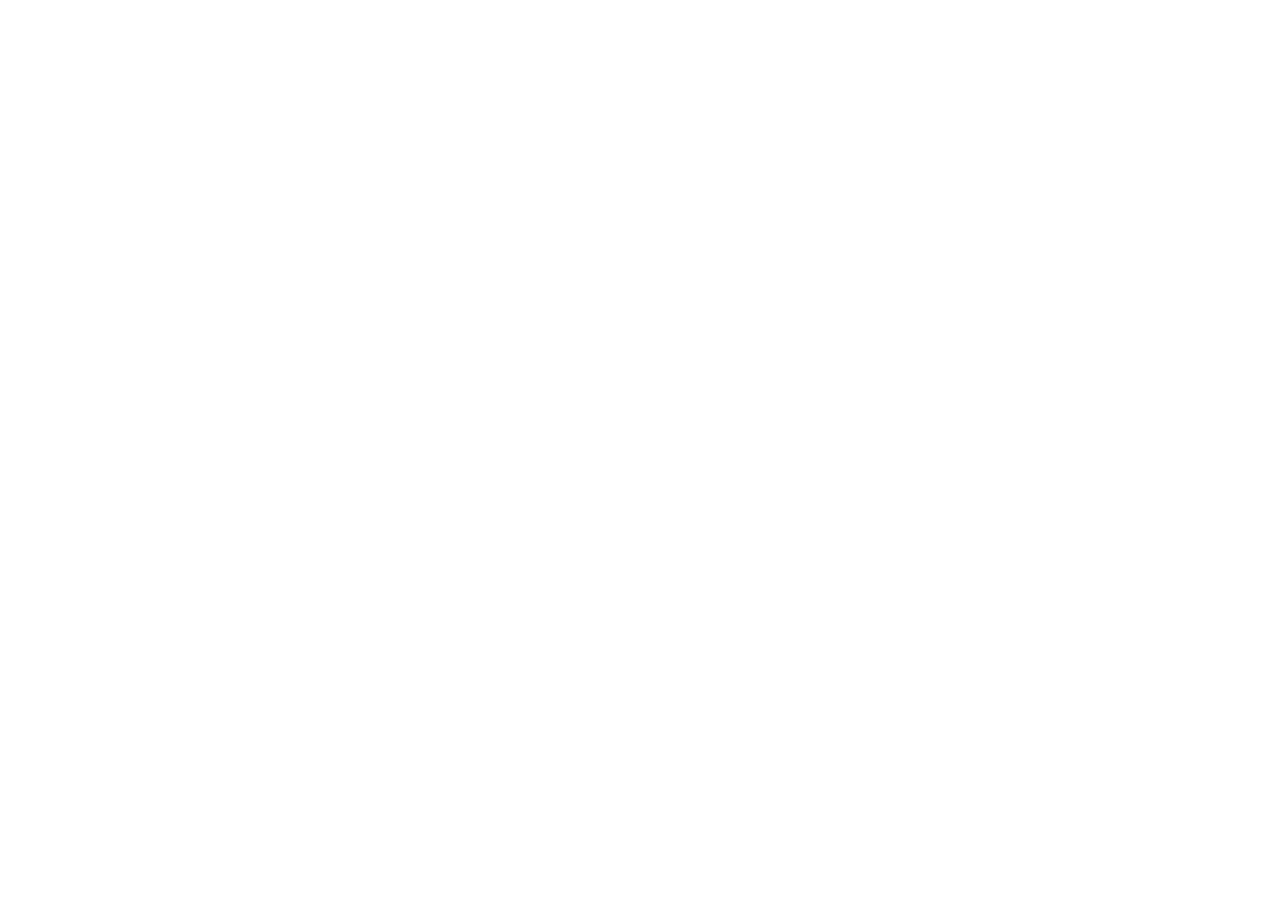
==== eventos.html @ d8cdafb8 "Mudei a foto de background estatica para um carrossel e criei o campo entrevistas" ====
<!DOCTYPE html>
<html lang="pt-pt">
<head>
    <meta charset="UTF-8">
    <meta name="viewport" content="width=device-width, initial-scale=1.0">
    <title>E.Chissano | Compositor</title>
</head>
<body>
    
</body>
</html>
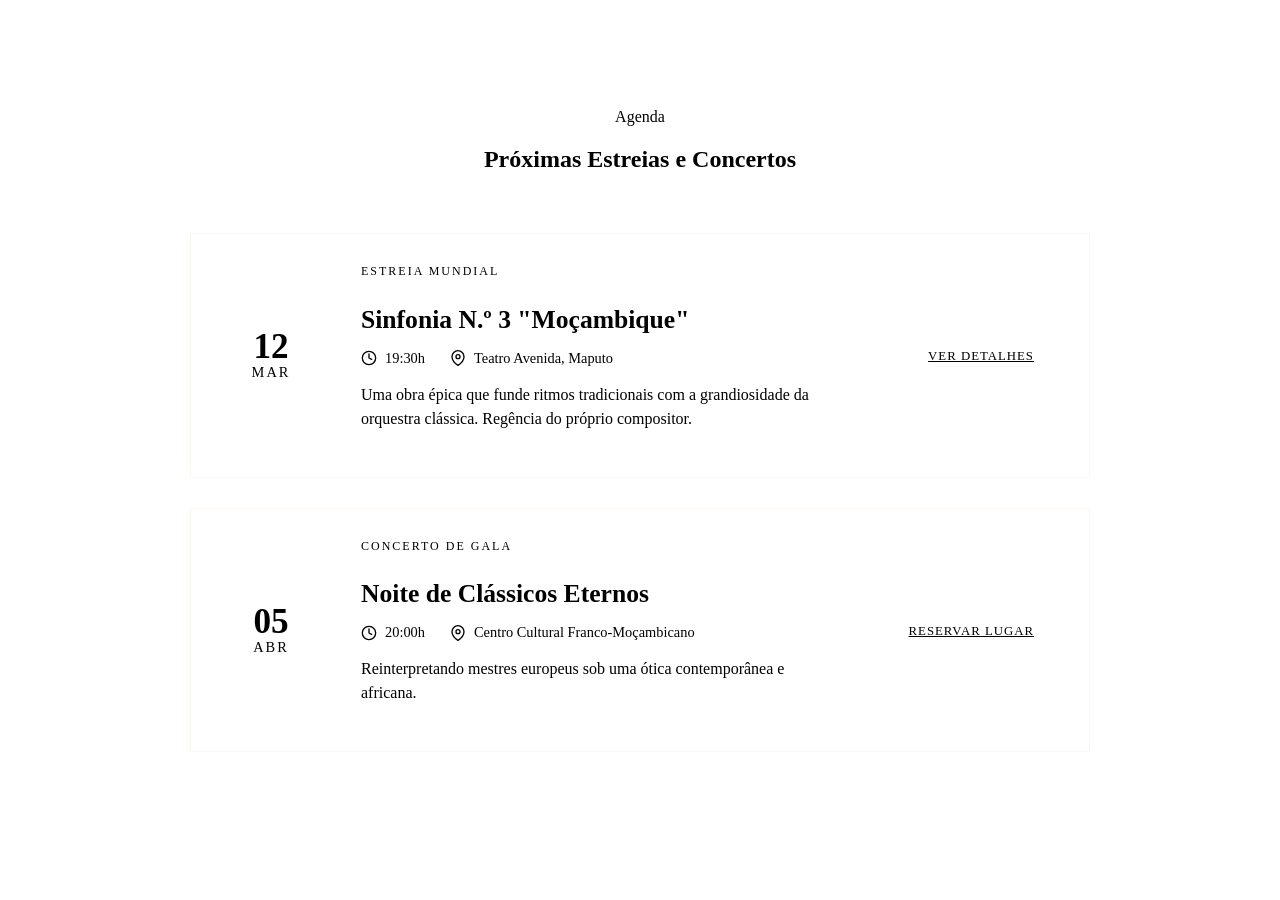
==== commit fe8e83c4: "criei a pagina de eventos e adicionei o favicon novo" ====
--- a/eventos.html
+++ b/eventos.html
@@ -4,8 +4,83 @@
     <meta charset="UTF-8">
     <meta name="viewport" content="width=device-width, initial-scale=1.0">
     <title>E.Chissano | Compositor</title>
+    <link rel="stylesheet" href="css/eventos.css">
 </head>
 <body>
-    
+    <section id="calendar" class="calendar-section">
+        <div class="container1">
+            <div class="calendar-header">
+                <span class="subtitle">Agenda</span>
+                <h2>Próximas Estreias e Concertos</h2>
+                <div class="divider"></div>
+            </div>
+
+            <div class="events-timeline">
+                <article class="event-item">
+                    <div class="event-date-box">
+                        <span class="day">12</span>
+                        <span class="month">MAR</span>
+                    </div>
+                    
+                    <div class="event-main-content">
+                        <div class="event-header-info">
+                            <span class="event-category">Estreia Mundial</span>
+                            <h3>Sinfonia N.º 3 "Moçambique"</h3>
+                        </div>
+                        
+                        <div class="event-meta-grid">
+                            <div class="meta-unit">
+                                <svg xmlns="http://www.w3.org/2000/svg" width="16" height="16" viewBox="0 0 24 24" fill="none" stroke="currentColor" stroke-width="2" stroke-linecap="round" stroke-linejoin="round"><circle cx="12" cy="12" r="10"></circle><polyline points="12 6 12 12 16 14"></polyline></svg>
+                                <span>19:30h</span>
+                            </div>
+                            <div class="meta-unit">
+                                <svg xmlns="http://www.w3.org/2000/svg" width="16" height="16" viewBox="0 0 24 24" fill="none" stroke="currentColor" stroke-width="2" stroke-linecap="round" stroke-linejoin="round"><path d="M21 10c0 7-9 13-9 13s-9-6-9-13a9 9 0 0 1 18 0z"></path><circle cx="12" cy="10" r="3"></circle></svg>
+                                <span>Teatro Avenida, Maputo</span>
+                            </div>
+                        </div>
+                        
+                        <p class="event-description">Uma obra épica que funde ritmos tradicionais com a grandiosidade da orquestra clássica. Regência do próprio compositor.</p>
+                    </div>
+
+                    <div class="event-cta">
+                        <a href="#" class="btn-ticket">Ver Detalhes</a>
+                    </div>
+                </article>
+
+                <article class="event-item">
+                    <div class="event-date-box">
+                        <span class="day">05</span>
+                        <span class="month">ABR</span>
+                    </div>
+                    
+                    <div class="event-main-content">
+                        <div class="event-header-info">
+                            <span class="event-category">Concerto de Gala</span>
+                            <h3>Noite de Clássicos Eternos</h3>
+                        </div>
+                        
+                        <div class="event-meta-grid">
+                            <div class="meta-unit">
+                                <svg xmlns="http://www.w3.org/2000/svg" width="16" height="16" viewBox="0 0 24 24" fill="none" stroke="currentColor" stroke-width="2" stroke-linecap="round" stroke-linejoin="round"><circle cx="12" cy="12" r="10"></circle><polyline points="12 6 12 12 16 14"></polyline></svg>
+                                <span>20:00h</span>
+                            </div>
+                            <div class="meta-unit">
+                                <svg xmlns="http://www.w3.org/2000/svg" width="16" height="16" viewBox="0 0 24 24" fill="none" stroke="currentColor" stroke-width="2" stroke-linecap="round" stroke-linejoin="round"><path d="M21 10c0 7-9 13-9 13s-9-6-9-13a9 9 0 0 1 18 0z"></path><circle cx="12" cy="10" r="3"></circle></svg>
+                                <span>Centro Cultural Franco-Moçambicano</span>
+                            </div>
+                        </div>
+                        
+                        <p class="event-description">Reinterpretando mestres europeus sob uma ótica contemporânea e africana.</p>
+                    </div>
+
+                    <div class="event-cta">
+                        <a href="#" class="btn-ticket">Reservar Lugar</a>
+                    </div>
+                </article>
+            </div>
+        </div>
+    </section>
+
+    <script src="js/"></script>
 </body>
 </html>
--- a/css/eventos.css
+++ b/css/eventos.css
@@ -0,0 +1,175 @@
+.calendar-section {
+    padding: 100px 0;
+    background-color: var(--bg-black);
+    color: var(--white);
+}
+
+.calendar-header {
+    text-align: center;
+    margin-bottom: 60px;
+}
+
+/* Timeline Container */
+.events-timeline {
+    max-width: 900px;
+    margin: 0 auto;
+    display: flex;
+    flex-direction: column;
+    gap: 30px;
+}
+
+/* Event Card */
+.event-item {
+    display: flex;
+    align-items: center;
+    background: var(--card-bg);
+    border: 1px solid rgba(212, 175, 55, 0.1);
+    padding: 30px;
+    gap: 40px;
+    transition: all 0.4s cubic-bezier(0.175, 0.885, 0.32, 1.275);
+    position: relative;
+    overflow: hidden;
+}
+
+.event-item::before {
+    content: '';
+    position: absolute;
+    left: 0;
+    top: 0;
+    height: 100%;
+    width: 4px;
+    background: var(--gold);
+    transform: scaleY(0);
+    transition: transform 0.4s ease;
+}
+
+.event-item:hover {
+    transform: translateX(10px);
+    border-color: var(--gold);
+    box-shadow: 0 10px 30px rgba(0,0,0,0.5);
+}
+
+.event-item:hover::before {
+    transform: scaleY(1);
+}
+
+/* Date Box */
+.event-date-box {
+    display: flex;
+    flex-direction: column;
+    align-items: center;
+    justify-content: center;
+    min-width: 100px;
+    height: 100px;
+    border: 1px solid var(--gold);
+    color: var(--gold);
+}
+
+.event-date-box .day {
+    font-size: 2.2rem;
+    font-weight: 700;
+    line-height: 1;
+}
+
+.event-date-box .month {
+    font-size: 0.9rem;
+    letter-spacing: 2px;
+    text-transform: uppercase;
+}
+
+/* Main Content */
+.event-main-content {
+    flex-grow: 1;
+}
+
+.event-category {
+    color: var(--gold);
+    font-size: 0.75rem;
+    text-transform: uppercase;
+    letter-spacing: 2px;
+    margin-bottom: 5px;
+    display: block;
+}
+
+.event-main-content h3 {
+    font-size: 1.6rem;
+    margin-bottom: 15px;
+    font-family: var(--font-serif);
+}
+
+.event-meta-grid {
+    display: flex;
+    gap: 25px;
+    margin-bottom: 15px;
+    color: var(--text-gray);
+    font-size: 0.9rem;
+}
+
+.meta-unit {
+    display: flex;
+    align-items: center;
+    gap: 8px;
+}
+
+.meta-unit svg {
+    color: var(--gold);
+}
+
+.event-description {
+    color: var(--text-gray);
+    font-weight: 300;
+    line-height: 1.5;
+}
+
+/* Button */
+.btn-ticket {
+    padding: 12px 25px;
+    border: 1px solid var(--gold);
+    color: var(--gold);
+    font-size: 0.8rem;
+    text-transform: uppercase;
+    letter-spacing: 1px;
+    transition: 0.3s;
+    white-space: nowrap;
+}
+
+.btn-ticket:hover {
+    background: var(--gold);
+    color: black;
+}
+
+/* Responsividade */
+@media (max-width: 768px) {
+    .event-item {
+        flex-direction: column;
+        align-items: flex-start;
+        gap: 20px;
+        text-align: left;
+    }
+    
+    .event-date-box {
+        flex-direction: row;
+        gap: 10px;
+        min-width: auto;
+        height: auto;
+        border: none;
+        padding: 0;
+        color: var(--gold);
+    }
+
+    .event-date-box .day { font-size: 1.5rem; }
+    
+    .event-meta-grid {
+        flex-direction: column;
+        gap: 10px;
+    }
+
+    .event-cta {
+        width: 100%;
+    }
+    
+    .btn-ticket {
+        display: block;
+        text-align: center;
+    }
+}
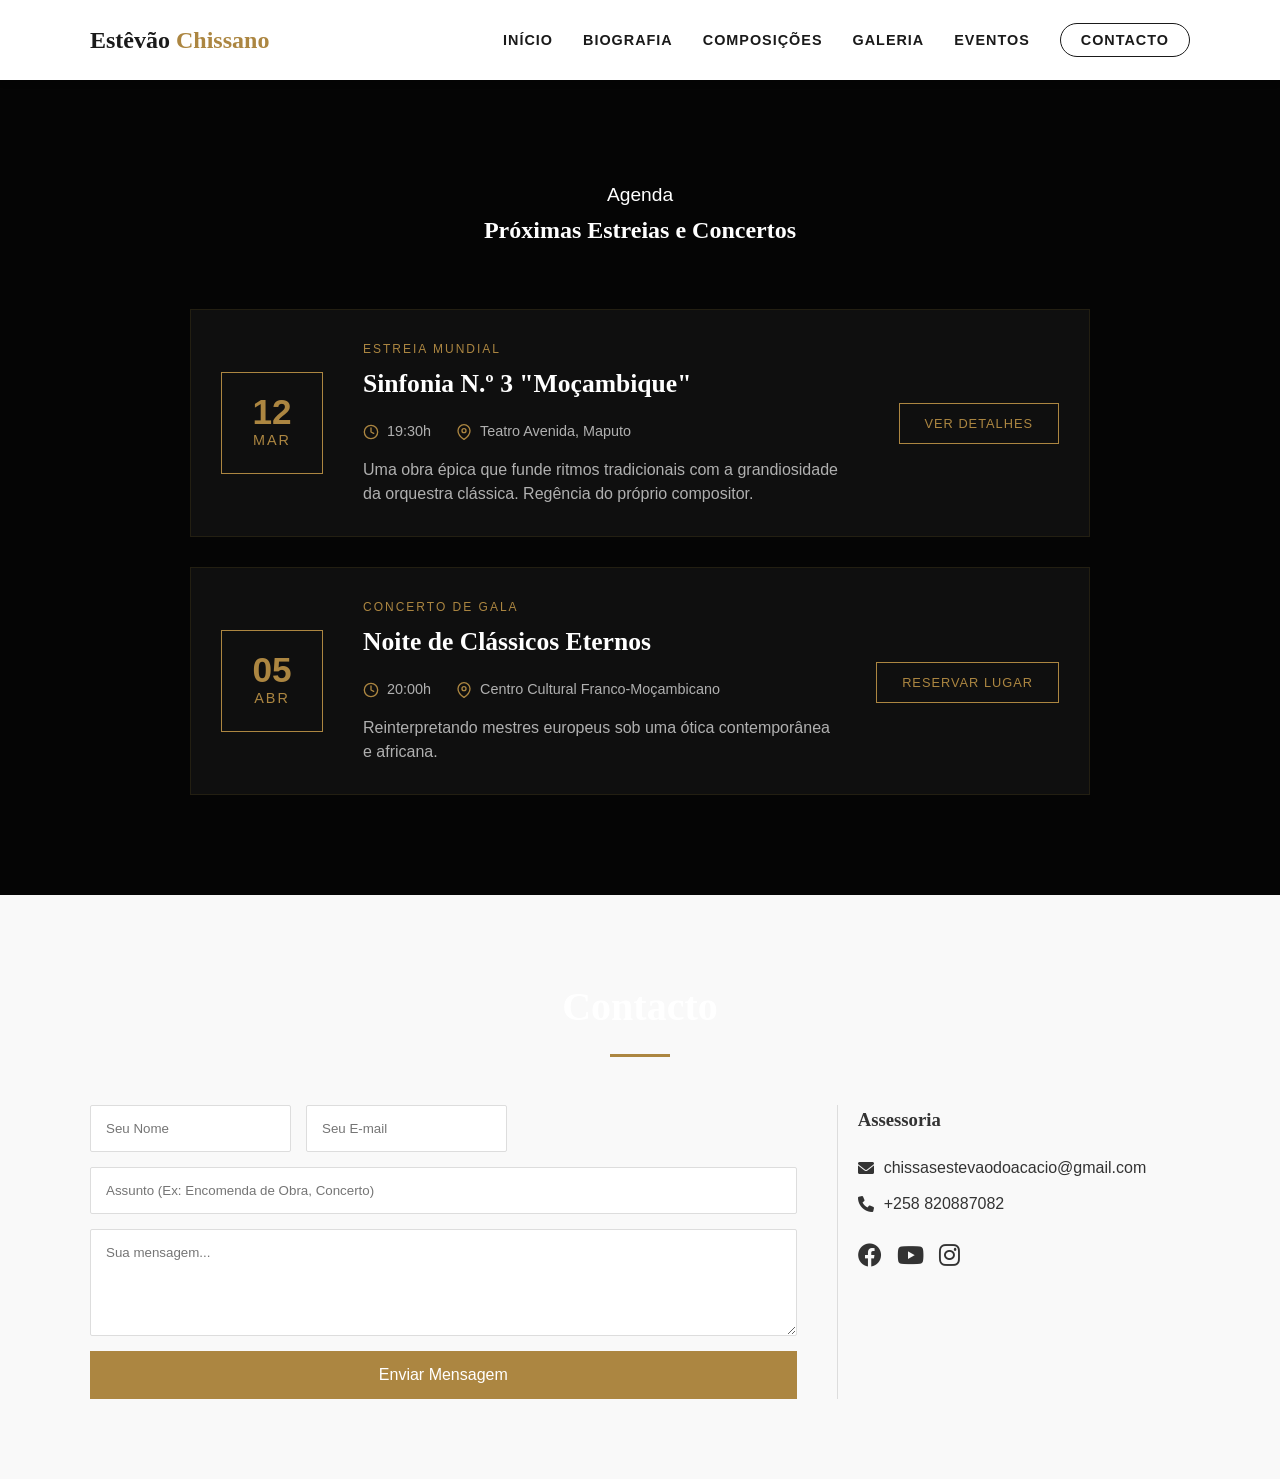
==== commit 8e884059: "adicionei o cabecalho, modifiquei as cores e adicionei o rodape" ====
--- a/eventos.html
+++ b/eventos.html
@@ -5,8 +5,28 @@
     <meta name="viewport" content="width=device-width, initial-scale=1.0">
     <title>E.Chissano | Compositor</title>
     <link rel="stylesheet" href="css/eventos.css">
+    <link rel="shortcut icon" href="img/logo/logo (2).jpg" type="image/x-icon">
+    <link rel="stylesheet" href="https://cdnjs.cloudflare.com/ajax/libs/font-awesome/6.0.0/css/all.min.css">
 </head>
 <body>
+    <nav class="navbar">
+        <div class="container nav-container">
+            <a href="index.html" class="logo">Estêvão <span>Chissano</span></a>
+            <div class="menu-toggle" id="mobile-menu">
+                <span class="bar"></span>
+                <span class="bar"></span>
+                <span class="bar"></span>
+            </div>
+            <ul class="nav-menu">
+                <li><a href="index.html" class="nav-link">Início</a></li>
+                <li><a href="" class="nav-link">Biografia</a></li>
+                <li><a href="" class="nav-link">Composições</a></li>
+                <li><a href="galeria.html" class="nav-link">Galeria</a></li>
+                <li><a href="eventos.html" class="nav-link">Eventos</a></li>
+                <li><a href="#contact" class="nav-link btn-contact">Contacto</a></li>
+            </ul>
+        </div>
+    </nav>
     <section id="calendar" class="calendar-section">
         <div class="container1">
             <div class="calendar-header">
@@ -80,7 +100,36 @@
             </div>
         </div>
     </section>
-
-    <script src="js/"></script>
+    <section id="contact" class="section">
+        <div class="container">
+            <h2 class="section-title ">Contacto</h2>
+            <div class="contact-wrapper ">
+                <form action="https://formsubmit.co/chissasestevaodoacacio@gmail.com" class="contact-form" method="post">
+                    <div class="input-group">
+                        <input type="text" name="Nome" placeholder="Seu Nome" required>
+                        <input type="email"  name="Email" placeholder="Seu E-mail" required>
+                    </div>
+                    <input type="text" name="Assunto" placeholder="Assunto (Ex: Encomenda de Obra, Concerto)" required>
+                    <textarea placeholder="Sua mensagem..." name="Mensagem" rows="5" required></textarea>
+                    <button type="submit" class="btn btn-primary">Enviar Mensagem</button>
+                    <input type="hidden" name="_next" value="http://127.0.0.1:5501/obrigado.html">
+                    <input type="hidden" name="_subject" value="Contacto pelo site de Estêvão Chissano">
+                    <input type="hidden" name="_captcha" value="false">
+                    <input type="text" name="_honey" style="display:none">
+                </form>
+                <div class="contact-info">
+                    <h3>Assessoria</h3>
+                    <p><i class="fas fa-envelope"></i><a href="mailto:chissasestevaodoacacio@gmail.com">chissasestevaodoacacio@gmail.com</a></p>
+                    <p><i class="fas fa-phone"></i><a href="tel:+258843123456">+258 820887082</a></p>
+                    <div class="social-icons">
+                        <a href="https://www.facebook.com/estevao.chissano"><i class="fab fa-facebook"></i></a>
+                        <a href="https://www.youtube.com/@estevaofilipechissano"><i class="fab fa-youtube"></i></a>
+                        <a href="#"><i class="fab fa-instagram"></i></a>
+                    </div>
+                </div>
+            </div>
+        </div>
+    </section>
+    <script src="js/eventos.js"></script>
 </body>
 </html>
--- a/css/eventos.css
+++ b/css/eventos.css
@@ -1,3 +1,120 @@
+*{
+    padding: 0;
+    border: 0;
+    margin: 0;
+}
+
+
+:root {
+    --text-main: #333333;
+    --light: #f9f9f9;
+    --bg-black: #050505;
+    --card-bg: #0f0f0f;
+    --text-gray: #b0b0b0;
+    --font-serif: 'Playfair Display', serif;
+    --font-sans: 'Lato', sans-serif;
+    --dark: #1a1a1a;
+    --white: #ffffff;
+    --gold: #ac8641;
+    --grey: #2c2c2c;
+}
+
+html{
+    scroll-behavior: smooth;
+}
+body {
+    font-family: var(--font-sans);
+    line-height: 1.6;
+    color: var(--text-main);
+    background-color: var(--light);
+    overflow-x: hidden;
+    
+}
+
+/* Tipografia e Utilitários */
+h1, h2, h3, h4 {
+    font-family: var(--font-serif);
+    font-weight: 700;
+}
+
+a { text-decoration: none; color: inherit; transition: 0.3s; }
+ul { list-style: none; }
+
+.container {
+    max-width: 1100px;
+    margin: 0 auto;
+    padding: 0 20px;
+}
+
+.container1 .subtitle {
+    text-align: center;
+    font-size: 1.2rem;
+    margin-bottom: 1rem;
+    color: var(--white);
+}   
+.section { padding: 80px 0; }
+.section-title {
+    text-align: center;
+    font-size: 2.5rem;
+    margin-bottom: 3rem;
+    color: var(--white);
+    position: relative;
+}
+
+.section-title::after {
+    content: '';
+    display: block;
+    width: 60px;
+    height: 3px;
+    background: var(--gold);
+    margin: 15px auto 0;
+}
+
+/* Navbar */
+.navbar {
+    background: var(--white);
+    height: 80px;
+    display: flex;
+    align-items: center;
+    position: sticky;
+    top: 0;
+    z-index: 1000;
+    box-shadow: 0 2px 10px rgba(0,0,0,0.05);
+}
+
+.nav-container {
+    display: flex;
+    justify-content: space-between;
+    align-items: center;
+    width: 100%;
+}
+
+.logo {
+    font-family: var(--font-serif);
+    font-size: 1.5rem;
+    color: var(--dark);
+    font-weight: 700;
+}
+
+.logo span { color: var(--gold); }
+
+.nav-menu { display: flex; align-items: center; gap: 30px; }
+.nav-link { font-size: 0.9rem; font-weight: 700; text-transform: uppercase; color: var(--dark); letter-spacing: 1px; }
+.nav-link:hover { color: var(--gold); }
+
+.btn-contact {
+    border: 1px solid var(--dark);
+    padding: 8px 20px;
+    border-radius: 50px;
+}
+.btn-contact:hover { background: var(--dark); color: var(--white); }
+
+/* Mobile Menu Hamburger */
+.menu-toggle { display: none; cursor: pointer; }
+.bar { display: block; width: 25px; height: 3px; margin: 5px auto; transition: all 0.3s ease-in-out; background-color: var(--dark); }
+
+
+
 .calendar-section {
     padding: 100px 0;
     background-color: var(--bg-black);
@@ -172,4 +289,118 @@
         display: block;
         text-align: center;
     }
+}
+
+
+/* Contato */
+.contact-wrapper { 
+    display: grid; 
+    grid-template-columns: 2fr 1fr; 
+    gap: 40px; 
+}
+.contact-form { 
+    display: flex; 
+    flex-direction: column; 
+    gap: 15px; 
+}
+.input-group { 
+    display: flex; 
+    gap: 15px; 
+}
+input, textarea {
+    padding: 15px;
+    border: 1px solid #ddd;
+    border-radius: 2px;
+    font-family: var(--font-sans);
+    outline: none;
+}
+input:focus, textarea:focus { 
+    border-color: var(--gold); 
+}
+.contact-info { 
+    padding-left: 20px; 
+    border-left: 1px solid #ddd; 
+}
+.contact-info h3 { 
+    margin-bottom: 20px; 
+}
+.contact-info p { 
+    margin-bottom: 10px; 
+    display: flex; gap: 10px; 
+    align-items: center; 
+}
+.social-icons { 
+    margin-top: 20px; 
+    font-size: 1.5rem; 
+    display: flex; 
+    gap: 15px; 
+}
+.social-icons a:hover { 
+    color: var(--gold); 
+}
+.btn-primary { 
+    background: var(--gold); 
+    color: #fff; 
+    border: none; 
+    padding: 15px; 
+    cursor: pointer; 
+    font-size: 1rem; 
+    transition: background 0.3s ease; 
+}
+/* Footer */
+footer { 
+    background: var(--grey); 
+    color: #888; 
+    text-align: center; 
+    padding: 30px 0; 
+    font-size: 0.9rem; 
+}
+
+/* Animações (Classes utilitárias) */
+.hidden { 
+    opacity: 0; 
+    transform: translateY(30px); 
+    transition: all 0.8s ease; 
+}
+.show { 
+    opacity: 1; 
+    transform: translateY(0); 
+}
+
+
+@keyframes fadeIn {
+    from { opacity: 0; transform: translateY(20px); }
+    to { opacity: 1; transform: translateY(0); }
+}
+
+/* Responsividade */
+@media (max-width: 900px) {
+    .photo-mosaic {
+        grid-template-columns: repeat(2, 1fr);
+        grid-template-rows: auto;
+    }
+    .photo-item.main { grid-column: span 2; height: 300px; }
+    .photo-item { height: 150px; }
+}
+
+@media (max-width: 768px) {
+    .menu-toggle { display: block; z-index: 1001; }
+    .menu-toggle.active .bar:nth-child(1) { transform: translateY(8px) rotate(45deg); }
+    .menu-toggle.active .bar:nth-child(2) { opacity: 0; }
+    .menu-toggle.active .bar:nth-child(3) { transform: translateY(-8px) rotate(-45deg); }
+
+    .nav-menu {
+        position: fixed; left: -100%; top: 0; gap: 0;
+        flex-direction: column; background-color: var(--white);
+        width: 100%; height: 100vh; text-align: center;
+        transition: 0.3s; padding-top: 100px;
+    }
+    .nav-menu.active { left: 0; }
+    .nav-item { margin: 16px 0; }
+
+    .hero h1 { font-size: 2.2rem; }
+    .bio-grid, .contact-wrapper { grid-template-columns: 1fr; gap: 2rem; }
+    .bio-img img { box-shadow: 10px 10px 0 var(--gold); }
+    .input-group { flex-direction: column; }
+    .contact-info { border-left: none; padding-left: 0; border-top: 1px solid #ddd; padding-top: 20px; }
 }
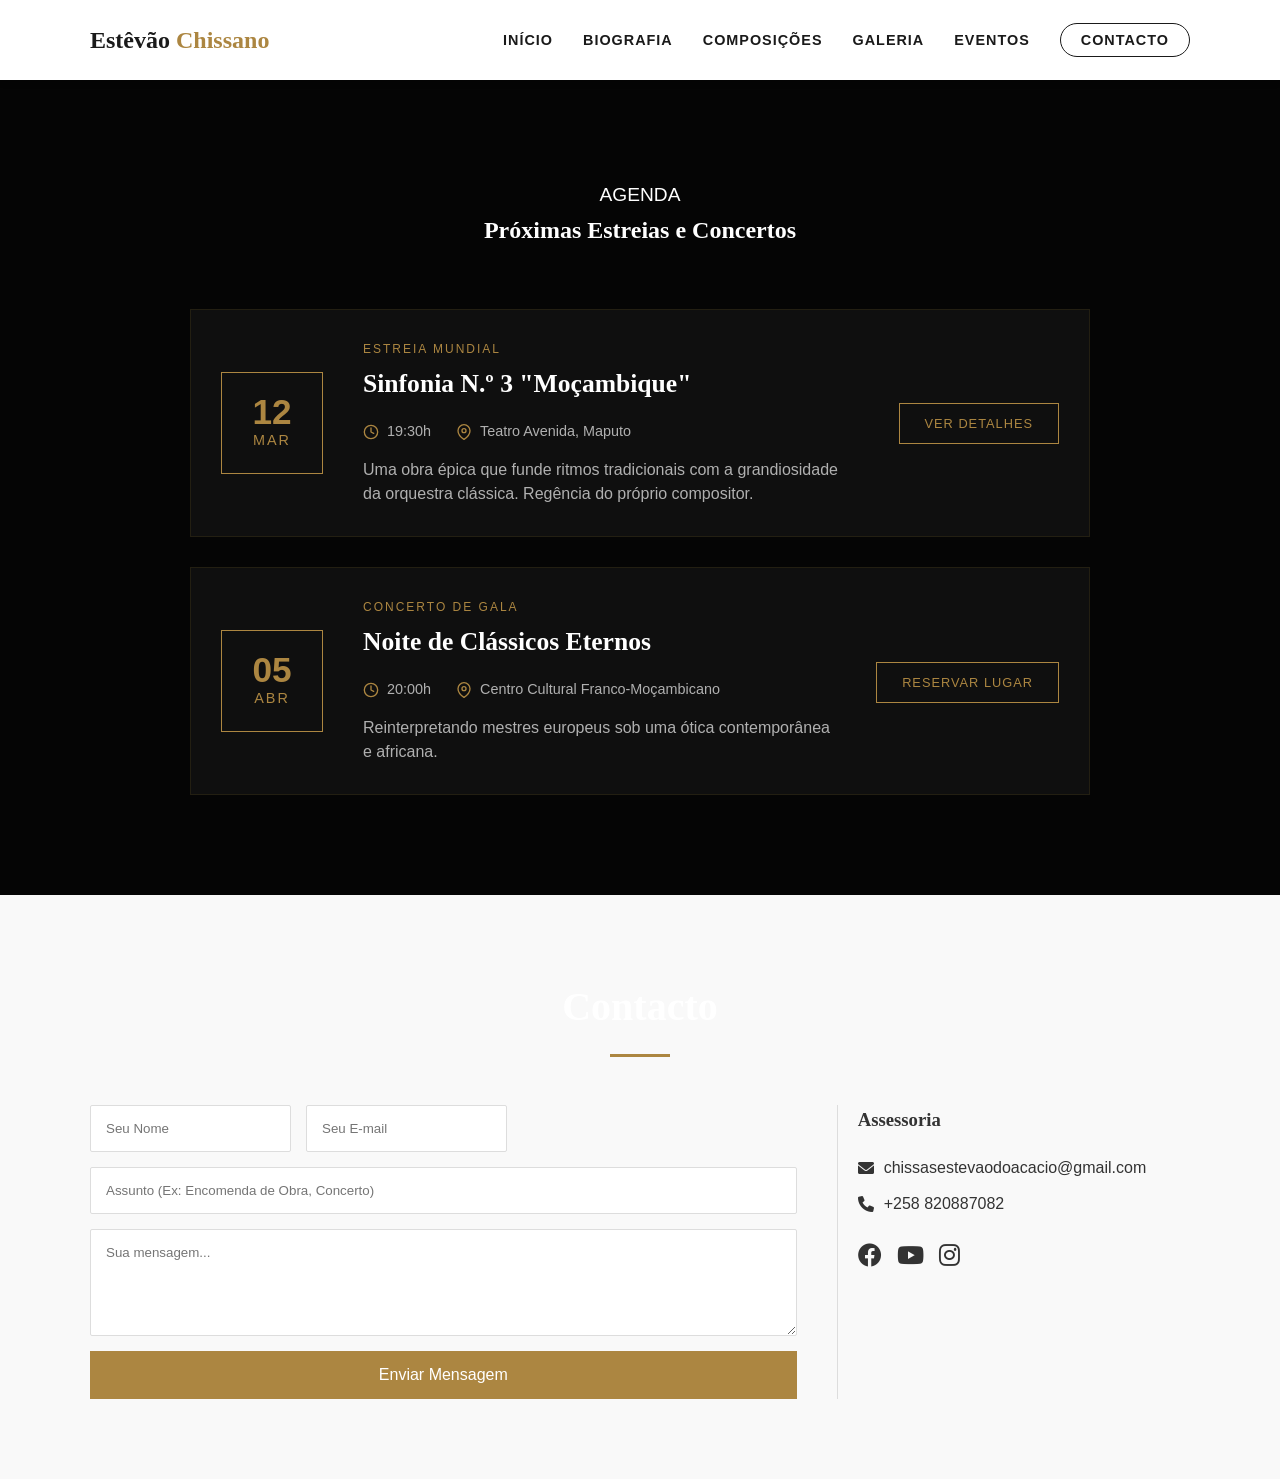
==== commit 1a14644f: "Criei a pagina biografia para que estando nas outras paginas sejam possivel acessar de forma externa" ====
--- a/eventos.html
+++ b/eventos.html
@@ -19,7 +19,7 @@
             </div>
             <ul class="nav-menu">
                 <li><a href="index.html" class="nav-link">Início</a></li>
-                <li><a href="" class="nav-link">Biografia</a></li>
+                <li><a href="biografia.html" class="nav-link">Biografia</a></li>
                 <li><a href="" class="nav-link">Composições</a></li>
                 <li><a href="galeria.html" class="nav-link">Galeria</a></li>
                 <li><a href="eventos.html" class="nav-link">Eventos</a></li>
@@ -30,7 +30,7 @@
     <section id="calendar" class="calendar-section">
         <div class="container1">
             <div class="calendar-header">
-                <span class="subtitle">Agenda</span>
+                <span class="subtitle">AGENDA</span>
                 <h2>Próximas Estreias e Concertos</h2>
                 <div class="divider"></div>
             </div>
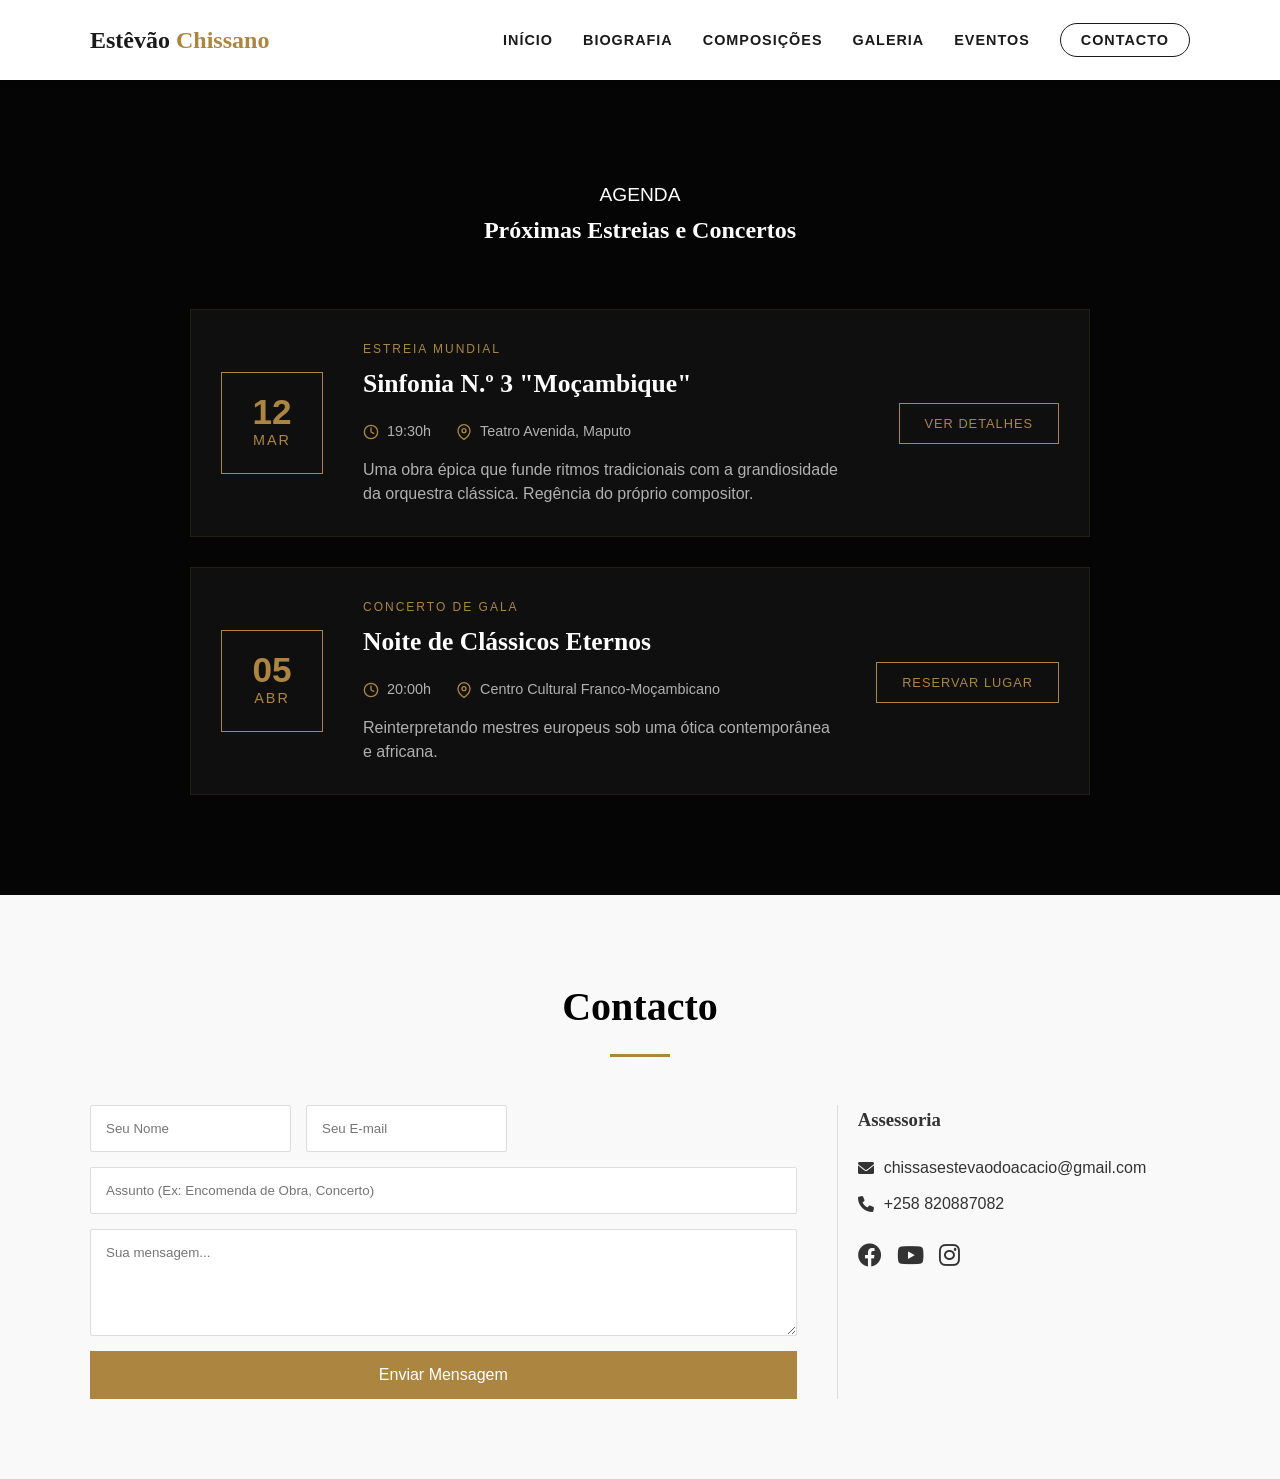
==== commit 00efbf94: "mudanca de cor" ====
--- a/eventos.html
+++ b/eventos.html
@@ -102,7 +102,7 @@
     </section>
     <section id="contact" class="section">
         <div class="container">
-            <h2 class="section-title ">Contacto</h2>
+            <h2 style="color: black;" class="section-title"  >Contacto</h2>
             <div class="contact-wrapper ">
                 <form action="https://formsubmit.co/chissasestevaodoacacio@gmail.com" class="contact-form" method="post">
                     <div class="input-group">
